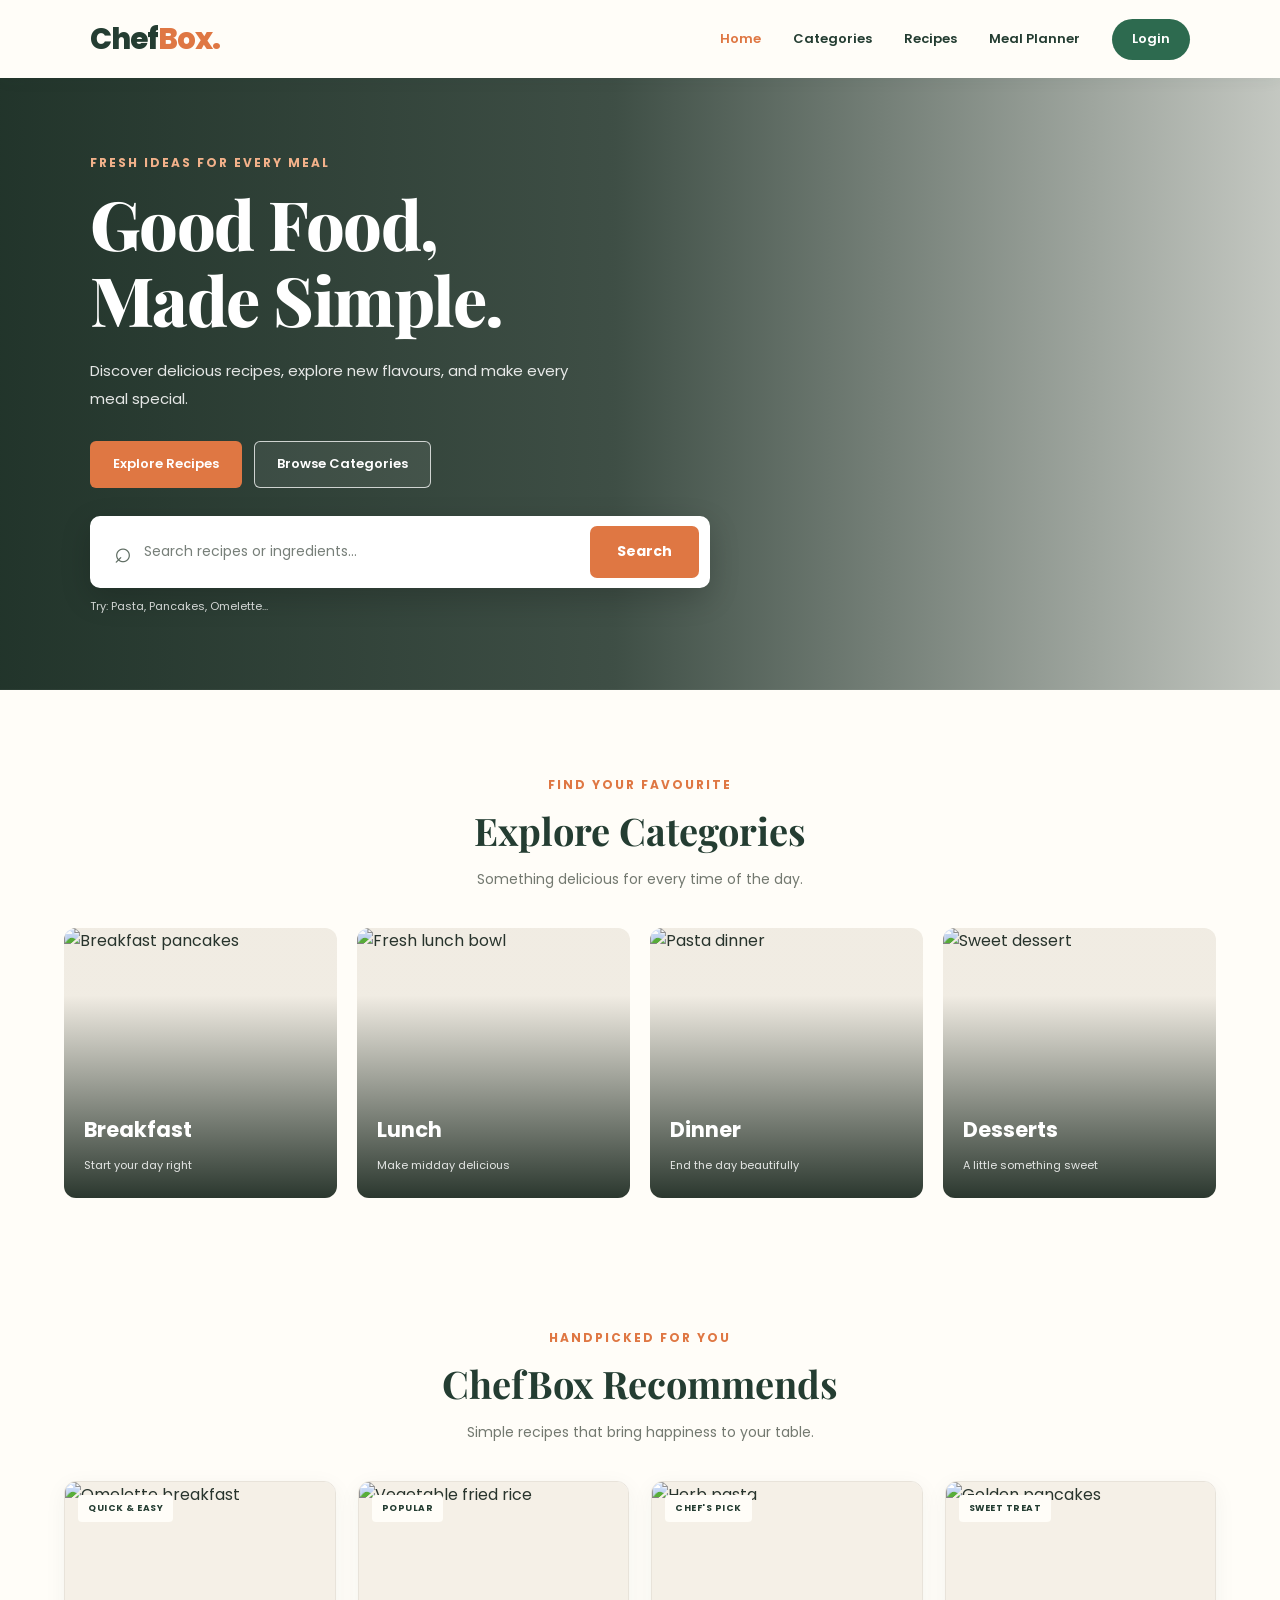
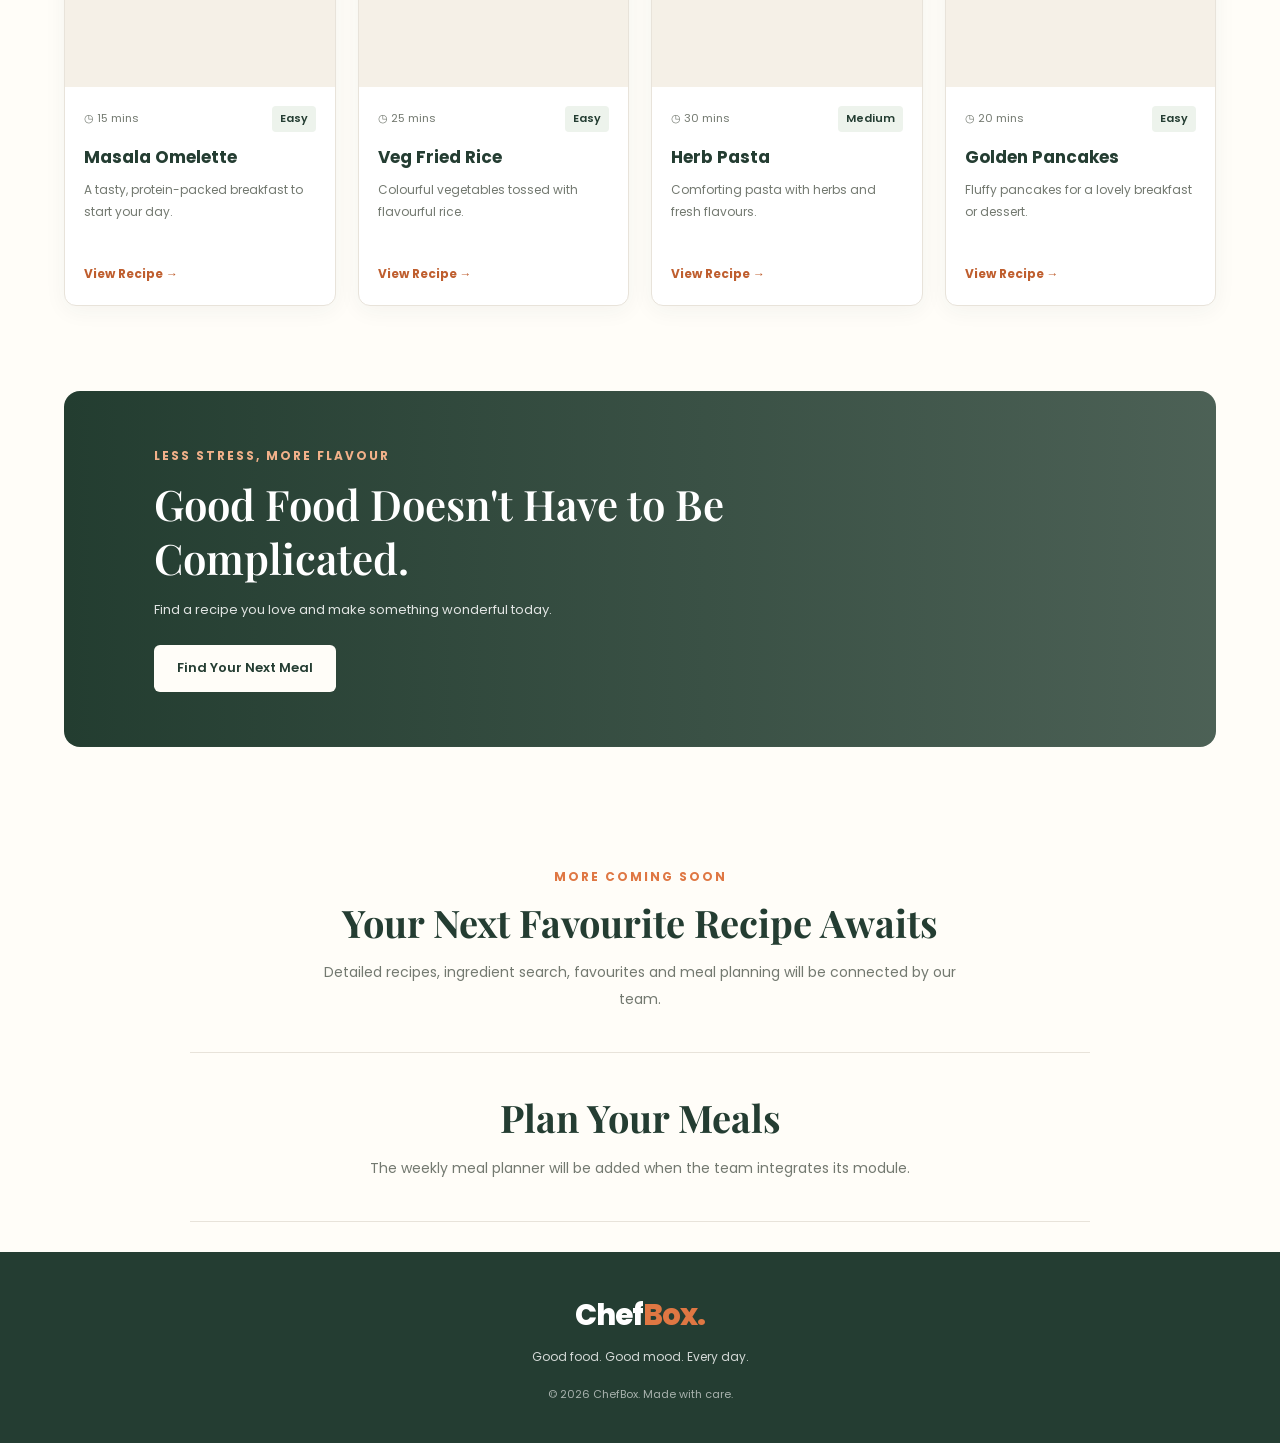
==== index.html @ 8b39878e "chefBox" ====
<!DOCTYPE html>
<html lang="en">

<head>
    <meta charset="UTF-8">
    <meta name="viewport" content="width=device-width, initial-scale=1.0">

    <title>ChefBox | Good Food, Made Simple</title>
    <meta name="description" content="Discover delicious recipes and get inspired with ChefBox.">


    <!-- Google Fonts: Poppins + Playfair Display -->
    <link rel="preconnect" href="https://fonts.googleapis.com">
    <link rel="preconnect" href="https://fonts.gstatic.com" crossorigin>
    <link
        href="https://fonts.googleapis.com/css2?family=Playfair+Display:wght@500;600;700&family=Poppins:wght@400;500;600;700&display=swap"
        rel="stylesheet">

    <link rel="stylesheet" href="./style/style.css">
</head>

<body>

    <!-- Navbar -->
    <header class="navbar">
        <a href="./index.html" class="logo">Chef<span>Box.</span></a>
        <button class="menu-toggle" id="menu-toggle" aria-label="Open navigation menu" aria-expanded="false"
            aria-controls="nav-links">
            ☰
        </button>

        <nav class="nav-links" id="nav-links">
            <a href="./index.html" class="nav-active">Home</a>
            <a href="./category.html">Categories</a>
            <a href="#recommendations">Recipes</a>
            <a href="./planner.html">Meal Planner</a>

            <!-- Login Button -->
            <a href="./login.html" class="login-btn">Login</a>
        </nav>
    </header>

    <main>
        <!-- Hero Section -->
        <section class="hero" id="home">
            <div class="hero-content">
                <p class="eyebrow">FRESH IDEAS FOR EVERY MEAL</p>

                <h1>Good Food,<br>Made Simple.</h1>

                <p class="hero-description">
                    Discover delicious recipes, explore new flavours,
                    and make every meal special.
                </p>

                <div class="hero-buttons">
                    <a href="#recommendations" class="btn btn-primary">
                        Explore Recipes
                    </a>
                    <a href="./category.html" class="btn btn-outline">
                        Browse Categories
                    </a>
                </div>

                <!-- Long Search Bar -->
                <form class="hero-search" id="recipe-search">
                    <span class="search-icon" aria-hidden="true">⌕</span>

                    <input type="search" id="search-input" placeholder="Search recipes or ingredients..."
                        aria-label="Search recipes or ingredients">

                    <button type="submit">Search</button>
                </form>

                <p class="search-hint">
                    Try: Pasta, Pancakes, Omelette...
                </p>
            </div>
        </section>

        <!-- Categories -->
        <section class="section categories-section" id="categories">
            <div class="section-heading">
                <p class="eyebrow">FIND YOUR FAVOURITE</p>
                <h2>Explore Categories</h2>
                <p>Something delicious for every time of the day.</p>
            </div>

            <div class="category-grid">
                <a href="#recommendations" class="category-card">
                    <img src="https://images.unsplash.com/photo-1533089860892-a7c6f0a88666?auto=format&fit=crop&w=600&q=80"
                        alt="Breakfast pancakes" loading="lazy">
                    <div class="category-overlay">
                        <h3>Breakfast</h3>
                        <span>Start your day right</span>
                    </div>
                </a>

                <a href="#recommendations" class="category-card">
                    <img src="https://images.unsplash.com/photo-1547592180-85f173990554?auto=format&fit=crop&w=600&q=80"
                        alt="Fresh lunch bowl" loading="lazy">
                    <div class="category-overlay">
                        <h3>Lunch</h3>
                        <span>Make midday delicious</span>
                    </div>
                </a>

                <a href="#recommendations" class="category-card">
                    <img src="https://images.unsplash.com/photo-1473093295043-cdd812d0e601?auto=format&fit=crop&w=600&q=80"
                        alt="Pasta dinner" loading="lazy">
                    <div class="category-overlay">
                        <h3>Dinner</h3>
                        <span>End the day beautifully</span>
                    </div>
                </a>

                <a href="#recommendations" class="category-card">
                    <img src="https://images.unsplash.com/photo-1563805042-7684c019e1cb?auto=format&fit=crop&w=600&q=80"
                        alt="Sweet dessert" loading="lazy">
                    <div class="category-overlay">
                        <h3>Desserts</h3>
                        <span>A little something sweet</span>
                    </div>
                </a>
            </div>
        </section>

        <!-- Recommended Recipes -->
        <section class="section recommendations" id="recommendations">
            <div class="section-heading">
                <p class="eyebrow">HANDPICKED FOR YOU</p>
                <h2>ChefBox Recommends</h2>
                <p>Simple recipes that bring happiness to your table.</p>
            </div>

            <div class="recipe-grid" id="recipe-grid">

                <article class="recipe-card" data-search="masala omelette egg breakfast quick easy">
                    <div class="recipe-image">
                        <img src="https://images.unsplash.com/photo-1525351484163-7529414344d8?auto=format&fit=crop&w=700&q=80"
                            alt="Omelette breakfast" loading="lazy">
                        <span class="recipe-label">QUICK & EASY</span>
                    </div>
                    <div class="recipe-info">
                        <div class="recipe-meta">
                            <span>◷ 15 mins</span>
                            <span>Easy</span>
                        </div>
                        <h3>Masala Omelette</h3>
                        <p class="recipe-description">
                            A tasty, protein-packed breakfast to start your day.
                        </p>
                        <a href="#recipes" class="recipe-button">View Recipe →</a>
                    </div>
                </article>

                <article class="recipe-card" data-search="vegetable veg fried rice rice lunch easy">
                    <div class="recipe-image">
                        <img src="https://images.unsplash.com/photo-1603133872878-684f208fb84b?auto=format&fit=crop&w=700&q=80"
                            alt="Vegetable fried rice" loading="lazy">
                        <span class="recipe-label">POPULAR</span>
                    </div>
                    <div class="recipe-info">
                        <div class="recipe-meta">
                            <span>◷ 25 mins</span>
                            <span>Easy</span>
                        </div>
                        <h3>Veg Fried Rice</h3>
                        <p class="recipe-description">
                            Colourful vegetables tossed with flavourful rice.
                        </p>
                        <a href="#recipes" class="recipe-button">View Recipe →</a>
                    </div>
                </article>

                <article class="recipe-card" data-search="herb pasta tomato basil dinner italian medium">
                    <div class="recipe-image">
                        <img src="https://images.unsplash.com/photo-1473093295043-cdd812d0e601?auto=format&fit=crop&w=700&q=80"
                            alt="Herb pasta" loading="lazy">
                        <span class="recipe-label">CHEF'S PICK</span>
                    </div>
                    <div class="recipe-info">
                        <div class="recipe-meta">
                            <span>◷ 30 mins</span>
                            <span>Medium</span>
                        </div>
                        <h3>Herb Pasta</h3>
                        <p class="recipe-description">
                            Comforting pasta with herbs and fresh flavours.
                        </p>
                        <a href="#recipes" class="recipe-button">View Recipe →</a>
                    </div>
                </article>

                <article class="recipe-card" data-search="golden pancakes sweet breakfast dessert easy">
                    <div class="recipe-image">
                        <img src="https://images.unsplash.com/photo-1528207776546-365bb710ee93?auto=format&fit=crop&w=700&q=80"
                            alt="Golden pancakes" loading="lazy">
                        <span class="recipe-label">SWEET TREAT</span>
                    </div>
                    <div class="recipe-info">
                        <div class="recipe-meta">
                            <span>◷ 20 mins</span>
                            <span>Easy</span>
                        </div>
                        <h3>Golden Pancakes</h3>
                        <p class="recipe-description">
                            Fluffy pancakes for a lovely breakfast or dessert.
                        </p>
                        <a href="#recipes" class="recipe-button">View Recipe →</a>
                    </div>
                </article>

            </div>

            <p class="no-results" id="no-results" hidden>
                No recipes found. Try another dish or ingredient.
            </p>
        </section>

        <!-- Quick Meals Banner -->
        <section class="quick-meals">
            <div class="quick-meals-content">
                <p class="eyebrow">LESS STRESS, MORE FLAVOUR</p>
                <h2>Good Food Doesn't Have to Be Complicated.</h2>
                <p>Find a recipe you love and make something wonderful today.</p>
                <a href="#recommendations" class="btn btn-light">
                    Find Your Next Meal
                </a>
            </div>
        </section>

        <!-- Other Team Members' Modules -->
        <section class="team-modules" id="recipes">
            <p class="eyebrow">MORE COMING SOON</p>
            <h2>Your Next Favourite Recipe Awaits</h2>
            <p>
                Detailed recipes, ingredient search, favourites and
                meal planning will be connected by our team.
            </p>
        </section>

        <section class="team-modules meal-planner" id="meal-planner">
            <h2>Plan Your Meals</h2>
            <p>
                The weekly meal planner will be added when the team
                integrates its module.
            </p>
        </section>
    </main>

    <!-- Footer -->
    <footer class="footer">
        <a href="./index.html" class="logo footer-logo">Chef<span>Box.</span></a>
        <p>Good food. Good mood. Every day.</p>
        <p class="copyright">© 2026 ChefBox. Made with care.</p>
    </footer>

    <script src="./script/script.js"></script>
</body>

</html>
---- style/style.css ----
/*  1. Global Styles */

:root {
    --green: #243d32;
    --green-light: #385747;
    --cream: #fffdf8;
    --cream-dark: #f5f0e7;
    --orange: #df7743;
    --orange-dark: #bf5e2e;
    --text: #28342d;
    --muted: #737970;
    --white: #ffffff;
    --border: #e8e3da;
}

* {
    margin: 0;
    padding: 0;
    box-sizing: border-box;
}

html {
    scroll-behavior: smooth;
    scroll-padding-top: 85px;
}

body {
    font-family: 'Poppins', sans-serif;
    color: var(--text);
    background-color: var(--cream);
    line-height: 1.6;
}

h1,
h2 {
    font-family: 'Playfair Display', serif;
    font-weight: 600;
}

img {
    display: block;
    width: 100%;
    object-fit: cover;
}

a {
    color: inherit;
    text-decoration: none;
}

button,
input {
    font: inherit;
}

button,
a {
    -webkit-tap-highlight-color: transparent;
}

button:focus-visible,
a:focus-visible,
input:focus-visible {
    outline: 3px solid var(--orange);
    outline-offset: 3px;
}

.section {
    width: min(1180px, 90%);
    margin: 0 auto;
    padding: 85px 0;
}

.eyebrow {
    color: var(--orange);
    font-size: 12px;
    font-weight: 700;
    letter-spacing: 2px;
    margin-bottom: 12px;
}

.section-heading {
    text-align: center;
    max-width: 650px;
    margin: 0 auto 38px;
}

.section-heading h2,
.team-modules h2 {
    color: var(--green);
    font-size: clamp(28px, 4vw, 38px);
    font-weight: 700;
    line-height: 1.3;
    margin-bottom: 12px;
}

.section-heading>p:last-child,
.team-modules>p:last-child {
    color: var(--muted);
    font-size: 14px;
}

/* 2. Navbar */

.navbar {
    width: 100% !important;
    min-height: 76px;
    padding: 16px 7%;
    display: flex;
    align-items: center;
    justify-content: space-between;
    gap: 25px;
    background-color: var(--cream);
    position: sticky;
    top: 0;
    z-index: 1000;
    box-shadow: 0 2px 15px rgba(36, 61, 50, 0.06);
}

nav a {
    font-family: 'Poppins', sans-serif;
}

.logo {
    color: var(--green);
    font-size: 29px;
    font-weight: 800;
    letter-spacing: -1px;
    white-space: nowrap;
}

.logo span {
    color: var(--orange);
}

.nav-links {
    display: flex;
    align-items: center;
    gap: 32px;
}

.nav-links a {
    color: var(--green);
    font-size: 13px;
    font-weight: 600;
    transition: color 0.2s ease;
}

.nav-links a:hover {
    color: var(--orange);
}
.nav-links .nav-active{
    color: var(--orange);
}

.menu-toggle {
    display: none;
    background: transparent;
    border: none;
    color: var(--green);
    font-size: 28px;
    cursor: pointer;
    line-height: 1;
}

/* 3. Hero Section */

.hero {
    min-height: 590px;
    display: flex;
    align-items: center;
    padding: 75px 7%;
    position: relative;
    isolation: isolate;
    background-image:
        linear-gradient(90deg,
            rgba(20, 40, 30, 0.94) 0%,
            rgba(20, 40, 30, 0.82) 48%,
            rgba(20, 40, 30, 0.25) 100%),
        url("https://images.unsplash.com/photo-1498837167922-ddd27525d352?auto=format&fit=crop&w=1800&q=85");
    background-size: cover;
    background-position: center;
}

.hero-content {
    width: 100%;
    max-width: 700px;
    color: var(--white);
}

.hero .eyebrow {
    color: #f2b18a;
}

.hero h1 {
    font-size: clamp(42px, 6vw, 68px);
    line-height: 1.12;
    font-weight: 800;
    letter-spacing: -1.5px;
    margin-bottom: 20px;
}

.hero-description {
    max-width: 500px;
    color: rgba(255, 255, 255, 0.88);
    font-size: 15px;
    line-height: 1.9;
    margin-bottom: 27px;
}

.hero-buttons {
    display: flex;
    flex-wrap: wrap;
    gap: 12px;
    margin-bottom: 28px;
}

.btn {
    min-height: 46px;
    padding: 12px 22px;
    display: inline-flex;
    align-items: center;
    justify-content: center;
    border: 1px solid transparent;
    border-radius: 6px;
    font-size: 13px;
    font-weight: 600;
    transition: background-color 0.2s ease, transform 0.2s ease;
}

.btn:hover {
    transform: translateY(-2px);
}

.btn-primary {
    background-color: var(--orange);
    color: var(--white);
}

.btn-primary:hover {
    background-color: var(--orange-dark);
}

.btn-outline {
    border-color: rgba(255, 255, 255, 0.75);
    color: var(--white);
    background-color: rgba(255, 255, 255, 0.07);
}

.btn-outline:hover {
    background-color: rgba(255, 255, 255, 0.15);
}

/* 4. Long Search Bar */

.hero-search {
    width: 100%;
    max-width: 620px;
    min-height: 72px;
    display: flex;
    align-items: center;
    gap: 12px;
    padding: 8px 9px 8px 22px;
    background-color: #ffffff;
    border: 2px solid #ffffff;
    border-radius: 10px;
    box-shadow: 0 10px 30px rgba(0, 0, 0, 0.18);
}

.search-icon {
    color: #5e6c62;
    font-size: 30px;
    line-height: 1;
    flex-shrink: 0;
}

.hero-search input {
    flex: 1;
    width: 100%;
    min-width: 0;
    padding: 12px 0;
    border: none;
    outline: none;
    background-color: #ffffff;
    color: #243d32;
    font-size: 14px;
}

.hero-search input::placeholder {
    color: #777f79;
    opacity: 1;
}

.hero-search input:focus-visible {
    outline: none;
}

.hero-search button {
    min-height: 52px;
    padding: 12px 27px;
    flex-shrink: 0;
    border: none;
    border-radius: 7px;
    background-color: var(--orange);
    color: #ffffff;
    font-size: 14px;
    font-weight: 700;
    cursor: pointer;
    transition: background-color 0.2s ease;
}

.hero-search button:hover {
    background-color: var(--orange-dark);
}

.search-hint {
    margin-top: 10px;
    color: rgba(255, 255, 255, 0.8);
    font-size: 11px;
}

/* 5. Categories */

.categories-section {
    padding-bottom: 65px;
}

.category-grid {
    display: grid;
    grid-template-columns: repeat(4, minmax(0, 1fr));
    gap: 20px;
}

.category-card {
    height: 270px;
    position: relative;
    overflow: hidden;
    border-radius: 12px;
    background-color: var(--cream-dark);
    isolation: isolate;
}

.category-card img {
    width: 100%;
    height: 100%;
    transition: transform 0.4s ease;
}

.category-card:hover img {
    transform: scale(1.07);
}

.category-card::after {
    content: "";
    position: absolute;
    inset: 0;
    z-index: 0;
    background: linear-gradient(to top,
            rgba(15, 30, 21, 0.88),
            rgba(15, 30, 21, 0.02) 75%);
}

.category-overlay {
    position: absolute;
    z-index: 1;
    left: 20px;
    right: 15px;
    bottom: 22px;
    color: var(--white);
}

.category-overlay h3 {
    font-size: 21px;
    font-weight: 700;
    margin-bottom: 4px;
}

.category-overlay span {
    font-size: 11px;
    color: rgba(255, 255, 255, 0.86);
}

/* 6. Recommended Recipes */

.recommendations {
    padding-top: 65px;
}

.recipe-grid {
    display: grid;
    grid-template-columns: repeat(4, minmax(0, 1fr));
    gap: 22px;
}

.recipe-card {
    overflow: hidden;
    background-color: var(--white);
    border: 1px solid var(--border);
    border-radius: 12px;
    box-shadow: 0 5px 22px rgba(36, 61, 50, 0.05);
    transition: transform 0.25s ease, box-shadow 0.25s ease;
}

.recipe-card:hover {
    transform: translateY(-5px);
    box-shadow: 0 12px 28px rgba(36, 61, 50, 0.12);
}

.recipe-image {
    height: 205px;
    position: relative;
    overflow: hidden;
    background-color: var(--cream-dark);
}

.recipe-image img {
    height: 100%;
    transition: transform 0.35s ease;
}

.recipe-card:hover .recipe-image img {
    transform: scale(1.05);
}

.recipe-label {
    position: absolute;
    top: 13px;
    left: 13px;
    padding: 6px 10px;
    border-radius: 4px;
    background-color: var(--cream);
    color: var(--green);
    font-size: 9px;
    font-weight: 700;
    letter-spacing: 0.5px;
}

.recipe-info {
    padding: 19px;
}

.recipe-meta {
    display: flex;
    align-items: center;
    justify-content: space-between;
    gap: 8px;
    margin-bottom: 12px;
    color: var(--muted);
    font-size: 11px;
}

.recipe-meta span:last-child {
    padding: 4px 8px;
    border-radius: 4px;
    background-color: #edf3ec;
    color: var(--green);
    font-weight: 600;
}

.recipe-info h3 {
    color: var(--green);
    font-size: 17px;
    font-weight: 700;
    margin-bottom: 8px;
}

.recipe-description {
    min-height: 66px;
    color: var(--muted);
    font-size: 12px;
    line-height: 1.8;
    margin-bottom: 15px;
}

.recipe-button {
    display: inline-block;
    color: var(--orange-dark);
    font-size: 12px;
    font-weight: 700;
}

.recipe-button:hover {
    color: var(--green);
}

.no-results {
    padding: 25px 10px;
    color: var(--muted);
    text-align: center;
    font-size: 14px;
}

/* 7. Quick Meals Banner */

.quick-meals {
    width: 90%;
    max-width: 1320px;
    min-height: 320px;
    margin: 0 auto 80px;
    padding: 55px 7%;
    display: flex;
    align-items: center;
    border-radius: 16px;
    color: var(--white);
    background:
        linear-gradient(90deg,
            rgba(26, 53, 40, 0.96),
            rgba(26, 53, 40, 0.78)),
        url("https://images.unsplash.com/photo-1547592180-85f173990554?auto=format&fit=crop&w=1600&q=80");
    background-position: center;
    background-size: cover;
}

.quick-meals-content {
    max-width: 620px;
}

.quick-meals .eyebrow {
    color: #f2b18a;
}

.quick-meals h2 {
    font-size: clamp(27px, 4vw, 42px);
    line-height: 1.3;
    margin-bottom: 14px;
}

.quick-meals p:not(.eyebrow) {
    color: rgba(255, 255, 255, 0.86);
    font-size: 13px;
    margin-bottom: 24px;
}

.btn-light {
    background-color: var(--cream);
    color: var(--green);
}

.btn-light:hover {
    background-color: #eee5d7;
}

/* 8. Team Module Placeholders */

.team-modules {
    width: min(900px, 90%);
    margin: 0 auto;
    padding: 40px 20px;
    text-align: center;
    border-bottom: 1px solid var(--border);
}

.team-modules h2 {
    margin-bottom: 12px;
}

.team-modules>p:last-child {
    max-width: 650px;
    margin: 0 auto;
    line-height: 1.9;
}

.meal-planner {
    margin-bottom: 30px;
}

/* 9. Footer */

.footer {
    padding: 40px 20px;
    text-align: center;
    background-color: var(--green);
    color: var(--white);
}

.footer-logo {
    display: inline-block;
    color: var(--white);
    margin-bottom: 8px;
}

.footer>p {
    color: rgba(255, 255, 255, 0.8);
    font-size: 12px;
}

.footer .copyright {
    margin-top: 20px;
    color: rgba(255, 255, 255, 0.6);
    font-size: 11px;
}

/* 10. Tablet Responsive */

@media screen and (max-width: 1000px) {

    .category-grid,
    .recipe-grid {
        grid-template-columns: repeat(2, minmax(0, 1fr));
    }

    .category-card {
        height: 300px;
    }

    .hero {
        min-height: 550px;
        padding-left: 6%;
        padding-right: 6%;
    }

    .hero-content {
        max-width: 650px;
    }

    .navbar {
        padding-left: 5%;
        padding-right: 5%;
    }

    .nav-links {
        gap: 20px;
    }
}

/* 11. Mobile Responsive */

@media screen and (max-width: 650px) {
    .navbar {
        min-height: 68px;
        padding: 13px 5%;
    }

    .logo {
        font-size: 26px;
    }

    .menu-toggle {
        display: block;
    }

    .nav-links {
        position: absolute;
        top: 100%;
        left: 0;
        right: 0;
        display: none;
        flex-direction: column;
        align-items: stretch;
        gap: 0;
        padding: 10px 5% 18px;
        background-color: var(--cream);
        box-shadow: 0 12px 15px rgba(36, 61, 50, 0.09);
    }

    .nav-links.active {
        display: flex;
    }

    .nav-links a {
        padding: 13px 5px;
        border-bottom: 1px solid var(--border);
    }

    .hero {
        min-height: 580px;
        padding: 65px 5%;
        background-position: 58% center;
    }

    .hero h1 {
        font-size: clamp(39px, 11vw, 54px);
        letter-spacing: -1px;
    }

    .hero-description {
        font-size: 13px;
    }

    .hero-buttons {
        gap: 9px;
    }

    .btn {
        padding: 11px 14px;
        font-size: 11px;
    }

    .hero-search {
        max-width: 100%;
        min-height: 60px;
        gap: 7px;
        padding: 6px 6px 6px 12px;
        border-radius: 8px;
    }

    .search-icon {
        font-size: 25px;
    }

    .hero-search input {
        font-size: 12px;
        padding: 10px 0;
    }

    .hero-search button {
        min-height: 45px;
        padding: 10px 14px;
        font-size: 12px;
    }

    .section {
        padding: 60px 0;
        width: 90%;
    }

    .section-heading {
        margin-bottom: 28px;
    }

    .section-heading h2,
    .team-modules h2 {
        font-size: 27px;
    }

    .category-grid,
    .recipe-grid {
        grid-template-columns: 1fr;
        gap: 18px;
    }

    .category-card {
        height: 260px;
    }

    .recipe-image {
        height: 240px;
    }

    .recipe-description {
        min-height: auto;
    }

    .quick-meals {
        width: 90%;
        min-height: 310px;
        margin-bottom: 55px;
        padding: 38px 25px;
    }

    .quick-meals h2 {
        font-size: 29px;
    }
    .login-btn{
        text-align: center;
    }
}

/* Very Small Phones */

@media screen and (max-width: 380px) {
    .hero-search {
        gap: 5px;
        padding-left: 8px;
    }

    .hero-search input {
        font-size: 11px;
    }

    .hero-search button {
        padding: 9px 10px;
        font-size: 11px;
    }

    .search-icon {
        font-size: 21px;
    }

    .hero-buttons .btn {
        width: 100%;
    }
    .login-btn{
        text-align: center;
    }
}

/* Login Button */

.login-btn {
    background-color: #2d6a4f;
    color: #ffffff !important;
    padding: 10px 20px;
    border-radius: 25px;
    font-weight: 700;
    text-decoration: none;
    opacity: 1;
    transition: 0.3s;
}

.login-btn:hover {
    background-color: #f4a261;
    color: #ffffff !important;
}
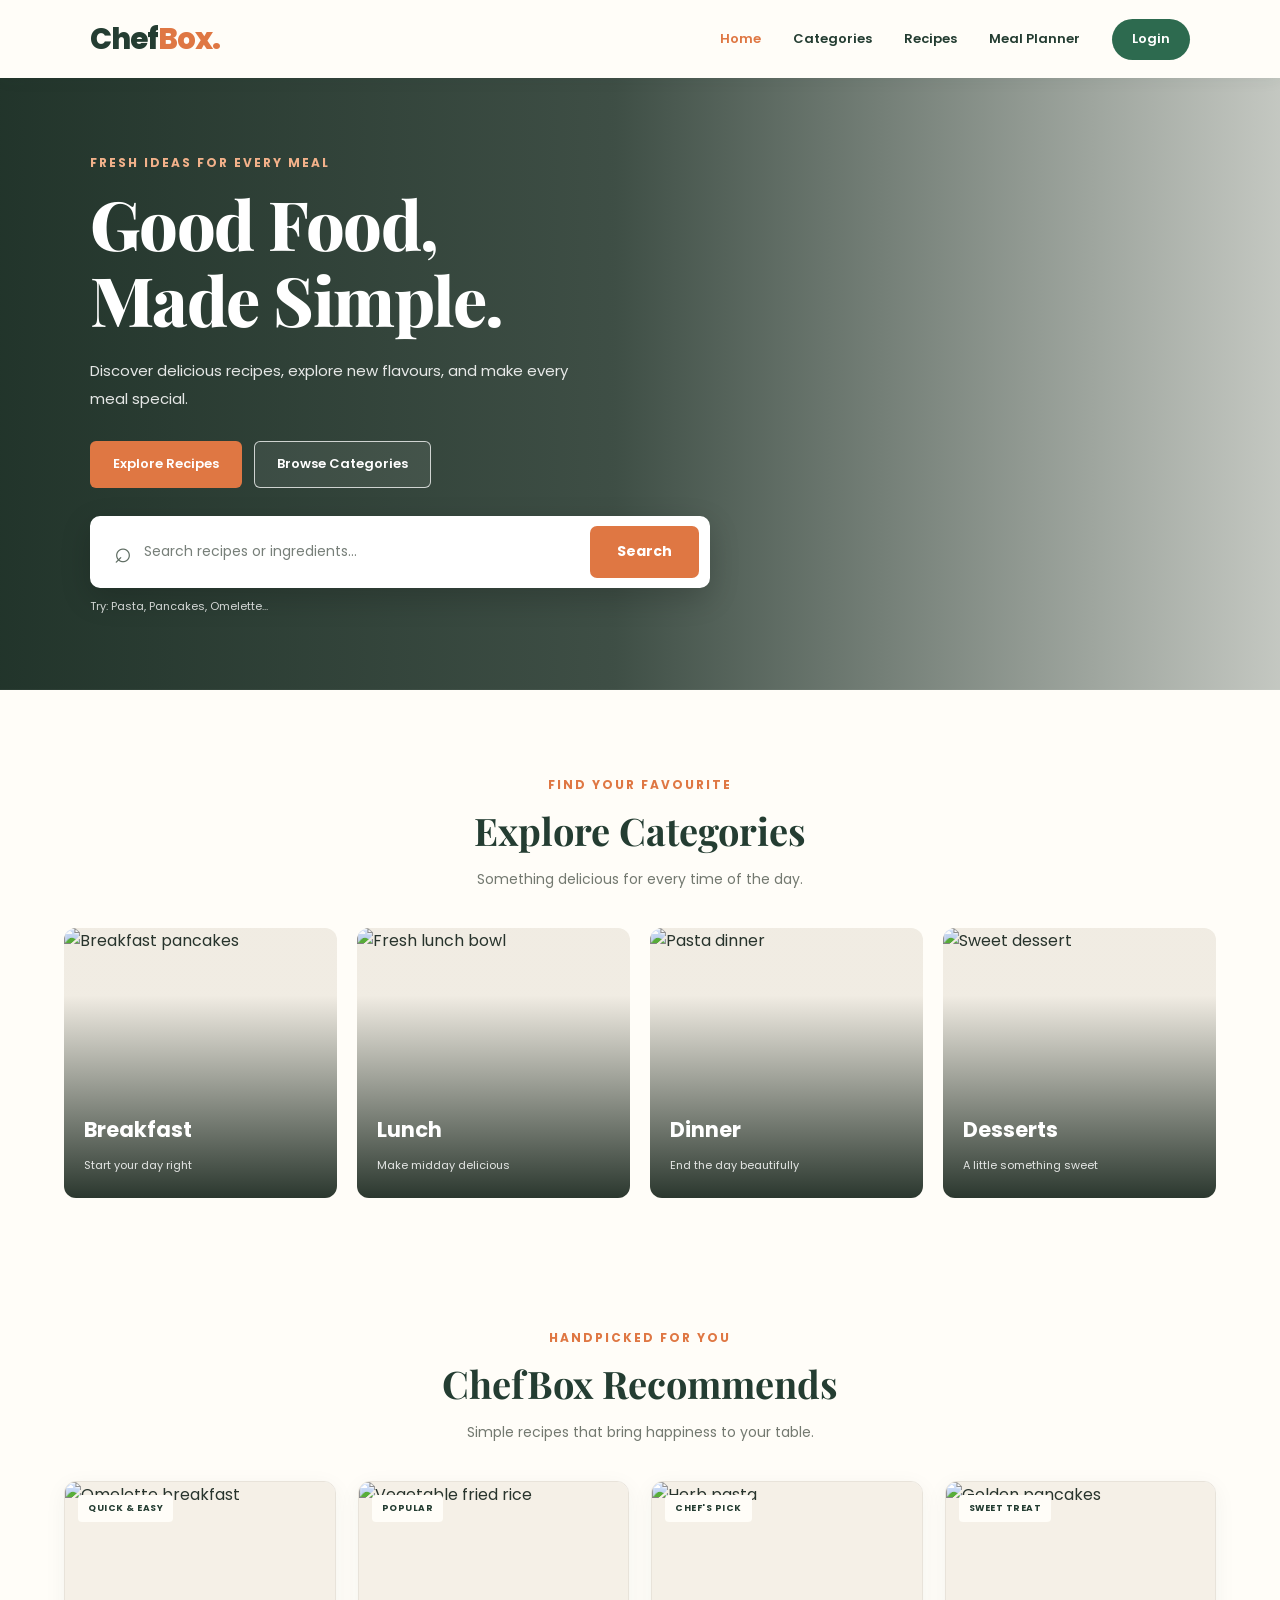
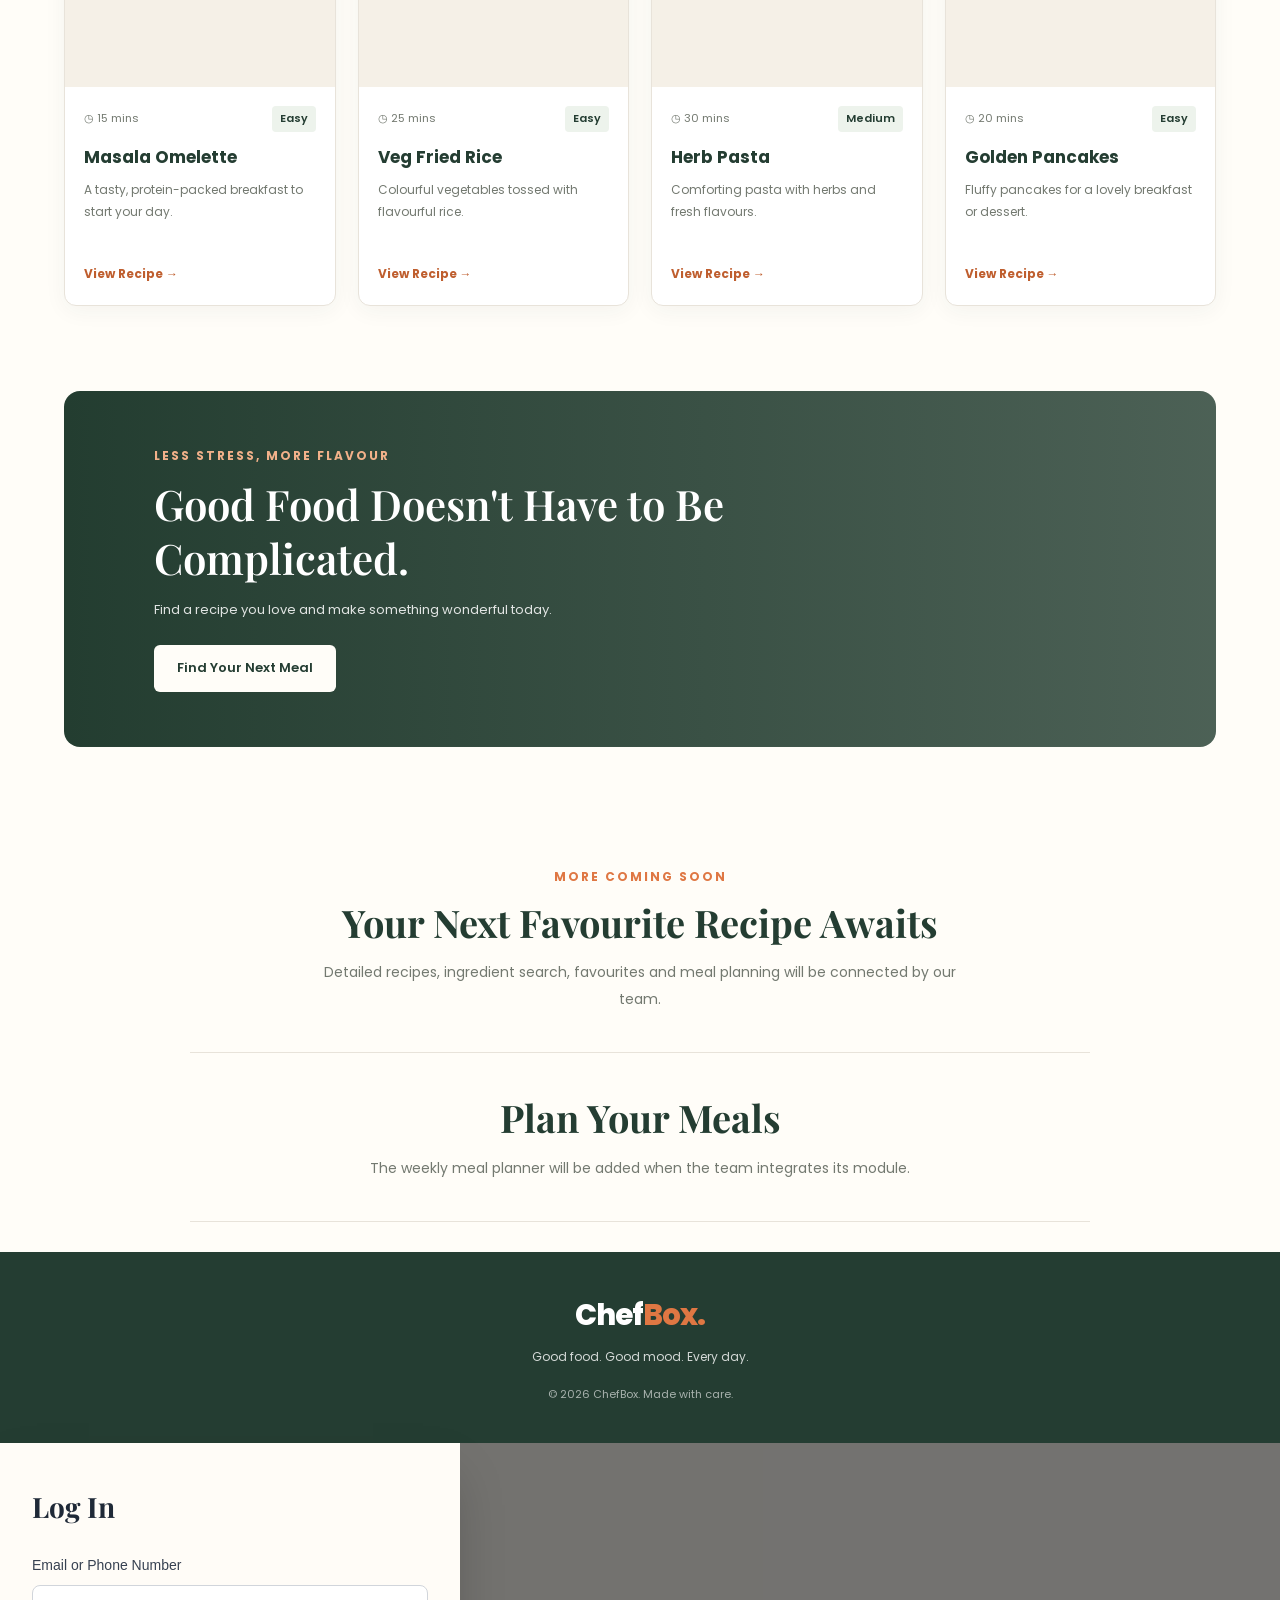
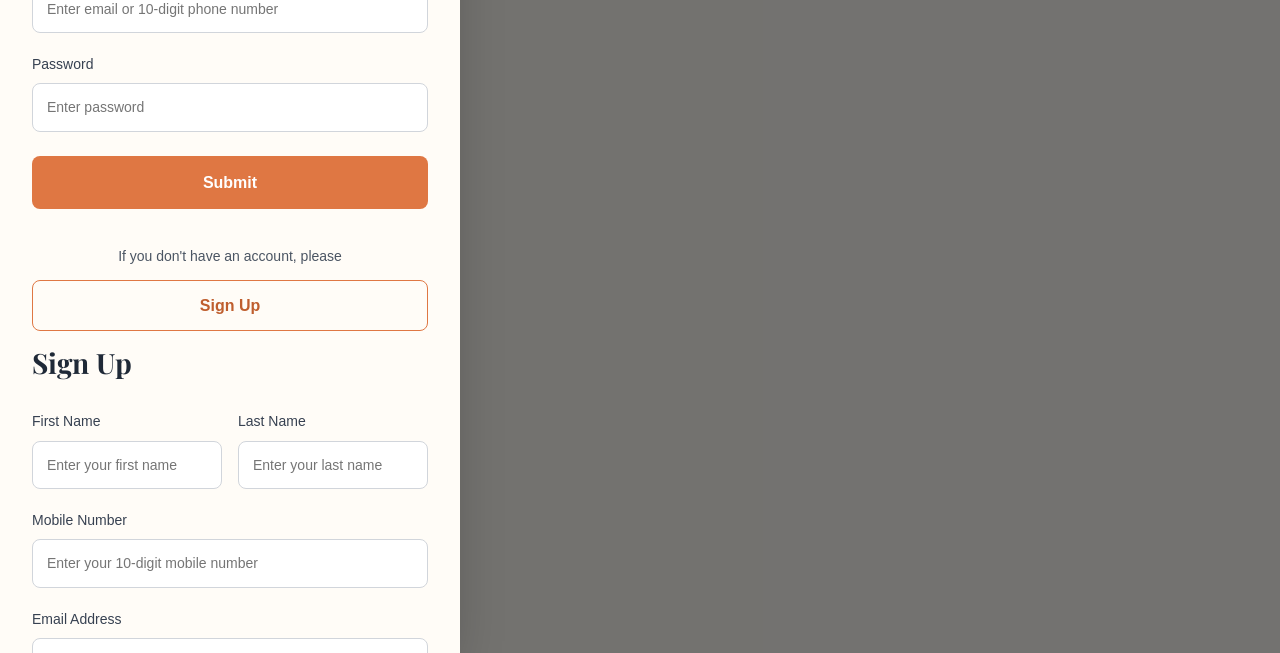
==== commit 1cda37e6: "login and home fav icon changes" ====
--- a/index.html
+++ b/index.html
@@ -5,7 +5,8 @@
     <meta charset="UTF-8">
     <meta name="viewport" content="width=device-width, initial-scale=1.0">
 
-    <title>ChefBox | Good Food, Made Simple</title>
+    <title>ChefBox - Good Food, Made Simple</title>
+    <link rel="icon" type="image/png" href="./images/chefs-hat.png">
     <meta name="description" content="Discover delicious recipes and get inspired with ChefBox.">
 
 
@@ -28,6 +29,7 @@
             aria-controls="nav-links">
             ☰
         </button>
+        
 
         <nav class="nav-links" id="nav-links">
             <a href="./index.html" class="nav-active">Home</a>
@@ -36,7 +38,7 @@
             <a href="./planner.html">Meal Planner</a>
 
             <!-- Login Button -->
-            <a href="./login.html" class="login-btn">Login</a>
+            <a id="openLoginModal" class="login-btn">Login</a>
         </nav>
     </header>
 
@@ -81,9 +83,9 @@
         <!-- Categories -->
         <section class="section categories-section" id="categories">
             <div class="section-heading">
-                <p class="eyebrow">FIND YOUR FAVOURITE</p>
-                <h2>Explore Categories</h2>
-                <p>Something delicious for every time of the day.</p>
+                <p class="eyebrow reveal">FIND YOUR FAVOURITE</p>
+                <h2 class="letter-heading reveal">Explore Categories</h2>
+                <p class="reveal">Something delicious for every time of the day.</p>
             </div>
 
             <div class="category-grid">
@@ -128,9 +130,9 @@
         <!-- Recommended Recipes -->
         <section class="section recommendations" id="recommendations">
             <div class="section-heading">
-                <p class="eyebrow">HANDPICKED FOR YOU</p>
-                <h2>ChefBox Recommends</h2>
-                <p>Simple recipes that bring happiness to your table.</p>
+                <p class="eyebrow reveal">HANDPICKED FOR YOU</p>
+                <h2 class="letter-heading reveal">ChefBox Recommends</h2>
+                <p class="reveal">Simple recipes that bring happiness to your table.</p>
             </div>
 
             <div class="recipe-grid" id="recipe-grid">
@@ -219,12 +221,12 @@
         </section>
 
         <!-- Quick Meals Banner -->
-        <section class="quick-meals">
+        <section class="quick-meals reveal">
             <div class="quick-meals-content">
-                <p class="eyebrow">LESS STRESS, MORE FLAVOUR</p>
-                <h2>Good Food Doesn't Have to Be Complicated.</h2>
-                <p>Find a recipe you love and make something wonderful today.</p>
-                <a href="#recommendations" class="btn btn-light">
+                <p class="eyebrow reveal">LESS STRESS, MORE FLAVOUR</p>
+                <h2 class="letter-heading reveal">Good Food Doesn't Have to Be Complicated.</h2>
+                <p class="reveal">Find a recipe you love and make something wonderful today.</p>
+                <a href="#recommendations" class="btn btn-light" class="reveal">
                     Find Your Next Meal
                 </a>
             </div>
@@ -232,17 +234,17 @@
 
         <!-- Other Team Members' Modules -->
         <section class="team-modules" id="recipes">
-            <p class="eyebrow">MORE COMING SOON</p>
-            <h2>Your Next Favourite Recipe Awaits</h2>
-            <p>
+            <p class="eyebrow reveal">MORE COMING SOON</p>
+            <h2 class="letter-heading reveal">Your Next Favourite Recipe Awaits</h2>
+            <p class="reveal">
                 Detailed recipes, ingredient search, favourites and
                 meal planning will be connected by our team.
             </p>
         </section>
 
         <section class="team-modules meal-planner" id="meal-planner">
-            <h2>Plan Your Meals</h2>
-            <p>
+            <h2 class="letter-heading reveal">Plan Your Meals</h2>
+            <p class="reveal">
                 The weekly meal planner will be added when the team
                 integrates its module.
             </p>
@@ -255,8 +257,253 @@
         <p>Good food. Good mood. Every day.</p>
         <p class="copyright">© 2026 ChefBox. Made with care.</p>
     </footer>
-
+    
+    <!-- Modal Overlay -->
+    <div
+    id="authModal"
+    class="fixed inset-0 hidden items-center justify-center p-4"
+    style="background-color: rgba(0, 0, 0, 0.55); z-index: 9999;"
+    >
+    <div
+    id="authModalContent"
+    role="dialog"
+    aria-modal="true"
+    aria-labelledby="authTitle"
+    class="relative my-auto w-full rounded-xl"
+    style="max-height: 90vh; max-width: 460px; overflow-y: auto; background-color: #FFFCF7; box-shadow: 0 25px 50px -12px rgba(0, 0, 0, 0.25); box-sizing: border-box; font-family: sans-serif; padding: 32px;"
+    >
+
+    <!-- CLOSE BUTTON -->
+    <button
+        id="closeBtn"
+        type="button"
+        aria-label="Close modal"
+        style="position: absolute; right: 16px; top: 16px; display: flex; h: 32px; w: 32px; align-items: center; justify-content: center; background: transparent; border: none; font-size: 28px; color: #6b7280; cursor: pointer; line-height: 1;"
+    >
+        &times;
+    </button>
+
+    <!-- LOGIN FORM -->
+    <section id="loginForm" style="padding-top: 10px;">
+        <h2
+        id="authTitle"
+        style="font-size: 28px; font-weight: 700; color: #1f2937; margin-top: 0; margin-bottom: 24px;"
+        >
+        Log In
+        </h2>
+
+        <form id="loginSubmit">
+        <!-- Email or Phone Group -->
+        <div style="margin-bottom: 20px; display: block;">
+            <label
+            for="loginEmail"
+            style="margin-bottom: 8px; display: block; font-size: 14px; font-weight: 500; color: #374151;"
+            >
+            Email or Phone Number
+            </label>
+            <input
+            id="loginEmail"
+            type="text"
+            placeholder="Enter email or 10-digit phone number"
+            autocomplete="username"
+            required
+            style="width: 100%; box-sizing: border-box; border-radius: 8px; border: 1px solid #d1d5db; background-color: #fff; padding: 12px 14px; font-size: 14px; color: #1f2937; outline: none; display: block;"
+            >
+            <p
+            id="loginEmailError"
+            class="hidden"
+            aria-live="polite"
+            style="margin-top: 6px; font-size: 13px; color: #dc2626;"
+            ></p>
+        </div>
+
+        <!-- Password Group -->
+        <div style="margin-bottom: 24px; display: block;">
+            <label
+            for="loginPassword"
+            style="margin-bottom: 8px; display: block; font-size: 14px; font-weight: 500; color: #374151;"
+            >
+            Password
+            </label>
+            <input
+            id="loginPassword"
+            type="password"
+            placeholder="Enter password"
+            autocomplete="current-password"
+            required
+            style="width: 100%; box-sizing: border-box; border-radius: 8px; border: 1px solid #d1d5db; background-color: #fff; padding: 12px 14px; font-size: 14px; color: #1f2937; outline: none; display: block;"
+            >
+        </div>
+
+        <!-- Login Submit -->
+        <button
+            type="submit"
+            style="width: 100%; border-radius: 8px; background-color: #df7743; padding: 14px 0; font-weight: 600; color: #fff; border: none; cursor: pointer; font-size: 16px; margin-bottom: 20px;"
+        >
+            Submit
+        </button>
+        </form>
+
+        <p style="text-align: center; font-size: 14px; color: #4b5563; margin-bottom: 12px; margin-top: 16px;">
+        If you don't have an account, please
+        </p>
+
+        <!-- Switch to Signup -->
+        <button
+        id="showSignup"
+        type="button"
+        style="width: 100%; border-radius: 8px; border: 1px solid #df7743; background-color: transparent; padding: 12px 0; font-weight: 600; color: #bf5e2e; cursor: pointer; font-size: 16px;"
+        >
+        Sign Up
+        </button>
+    </section>
+
+    <!-- SIGNUP FORM -->
+    <section id="signupForm" class="hidden" style="padding-top: 10px;">
+        <h2 style="font-size: 28px; font-weight: 700; color: #1f2937; margin-top: 0; margin-bottom: 24px;">
+        Sign Up
+        </h2>
+
+        <form id="signupSubmit">
+        <!-- First Name and Last Name Row -->
+        <div style="display: flex; gap: 16px; width: 100%; box-sizing: border-box; margin-bottom: 20px;">
+            <div style="flex: 1; min-width: 0;">
+            <label
+                for="firstName"
+                style="margin-bottom: 8px; display: block; font-size: 14px; font-weight: 500; color: #374151;"
+            >
+                First Name
+            </label>
+            <input
+                id="firstName"
+                type="text"
+                placeholder="Enter your first name"
+                autocomplete="given-name"
+                required
+                style="width: 100%; box-sizing: border-box; border-radius: 8px; border: 1px solid #d1d5db; background-color: #fff; padding: 12px 14px; font-size: 14px; color: #1f2937; outline: none; display: block;"
+            >
+            </div>
+
+            <div style="flex: 1; min-width: 0;">
+            <label
+                for="lastName"
+                style="margin-bottom: 8px; display: block; font-size: 14px; font-weight: 500; color: #374151;"
+            >
+                Last Name
+            </label>
+            <input
+                id="lastName"
+                type="text"
+                placeholder="Enter your last name"
+                autocomplete="family-name"
+                required
+                style="width: 100%; box-sizing: border-box; border-radius: 8px; border: 1px solid #d1d5db; background-color: #fff; padding: 12px 14px; font-size: 14px; color: #1f2937; outline: none; display: block;"
+            >
+            </div>
+        </div>
+
+        <!-- Mobile Number Group -->
+        <div style="margin-bottom: 20px; display: block;">
+            <label
+            for="mobile"
+            style="margin-bottom: 8px; display: block; font-size: 14px; font-weight: 500; color: #374151;"
+            >
+            Mobile Number
+            </label>
+            <input
+            id="mobile"
+            type="tel"
+            inputmode="numeric"
+            maxlength="10"
+            placeholder="Enter your 10-digit mobile number"
+            autocomplete="tel-national"
+            required
+            style="width: 100%; box-sizing: border-box; border-radius: 8px; border: 1px solid #d1d5db; background-color: #fff; padding: 12px 14px; font-size: 14px; color: #1f2937; outline: none; display: block;"
+            >
+            <p
+            id="mobileError"
+            class="hidden"
+            aria-live="polite"
+            style="margin-top: 6px; font-size: 13px; color: #dc2626;"
+            ></p>
+        </div>
+
+        <!-- Email Group -->
+        <div style="margin-bottom: 20px; display: block;">
+            <label
+            for="signupEmail"
+            style="margin-bottom: 8px; display: block; font-size: 14px; font-weight: 500; color: #374151;"
+            >
+            Email Address
+            </label>
+            <input
+            id="signupEmail"
+            type="email"
+            placeholder="Enter your email"
+            autocomplete="email"
+            required
+            style="width: 100%; box-sizing: border-box; border-radius: 8px; border: 1px solid #d1d5db; background-color: #fff; padding: 12px 14px; font-size: 14px; color: #1f2937; outline: none; display: block;"
+            >
+            <p
+            id="signupEmailError"
+            class="hidden"
+            aria-live="polite"
+            style="margin-top: 6px; font-size: 13px; color: #dc2626;"
+            ></p>
+        </div>
+
+        <!-- Signup Password Group -->
+        <div style="margin-bottom: 26px; display: block;">
+            <label
+            for="signupPassword"
+            style="margin-bottom: 8px; display: block; font-size: 14px; font-weight: 500; color: #374151;"
+            >
+            Password
+            </label>
+            <input
+            id="signupPassword"
+            type="password"
+            placeholder="Enter password (minimum 8 characters)"
+            autocomplete="new-password"
+            minlength="8"
+            required
+            style="width: 100%; box-sizing: border-box; border-radius: 8px; border: 1px solid #d1d5db; background-color: #fff; padding: 12px 14px; font-size: 14px; color: #1f2937; outline: none; display: block;"
+            >
+            <p
+            id="signupPasswordError"
+            class="hidden"
+            aria-live="polite"
+            style="margin-top: 6px; font-size: 13px; color: #dc2626;"
+            ></p>
+        </div>
+
+        <!-- Signup Submit -->
+        <button
+            type="submit"
+            style="width: 100%; border-radius: 8px; background-color: #df7743; padding: 14px 0; font-weight: 600; color: #fff; border: none; cursor: pointer; font-size: 16px; margin-bottom: 20px;"
+        >
+            Submit
+        </button>
+        </form>
+
+        <p style="text-align: center; font-size: 14px; color: #4b5563; margin-bottom: 12px; margin-top: 16px;">
+        Already have an account?
+        </p>
+
+        <!-- Switch to Login -->
+        <button
+        id="showLogin"
+        type="button"
+        style="width: 100%; border-radius: 8px; border: 1px solid #df7743; background-color: transparent; padding: 12px 0; font-weight: 600; color: #bf5e2e; cursor: pointer; font-size: 16px;"
+        >
+        Login here
+        </button>
+    </section>
+
+    </div>
+    </div>
     <script src="./script/script.js"></script>
+    <script src="https://cdn.jsdelivr.net/npm/@tailwindcss/browser@4"></script>
 </body>
 
 </html>
--- a/style/style.css
+++ b/style/style.css
@@ -795,10 +795,48 @@
     font-weight: 700;
     text-decoration: none;
     opacity: 1;
-    transition: 0.3s;
+    transition: 0.6s;
+    cursor: pointer;
 }
 
 .login-btn:hover {
     background-color: #f4a261;
     color: #ffffff !important;
-}+}
+
+/* Scroll Reveal Animation */
+.reveal {
+    opacity: 0;
+    transform: translateY(35px);
+    transition:
+        opacity 700ms ease,
+        transform 700ms ease;
+}
+
+.reveal.is-visible {
+    opacity: 1;
+    transform: translateY(0);
+}
+
+/* Premium Custom Orange Scrollbar */
+::-webkit-scrollbar {
+    width: 7px;
+    height: 7px;
+    }
+    ::-webkit-scrollbar-track {
+    background: #fff7ed;
+    border-radius: 9999px;
+    }
+    ::-webkit-scrollbar-thumb {
+    background: linear-gradient(to bottom, #fb923c, #ea580c);
+    border-radius: 9999px;
+    }
+    ::-webkit-scrollbar-thumb:hover {
+    background: #c2410c;
+    }
+
+    /* Firefox Custom Scrollbar */
+    * {
+    scrollbar-width: thin;
+    scrollbar-color: #ea580c #fff7ed;
+    }
